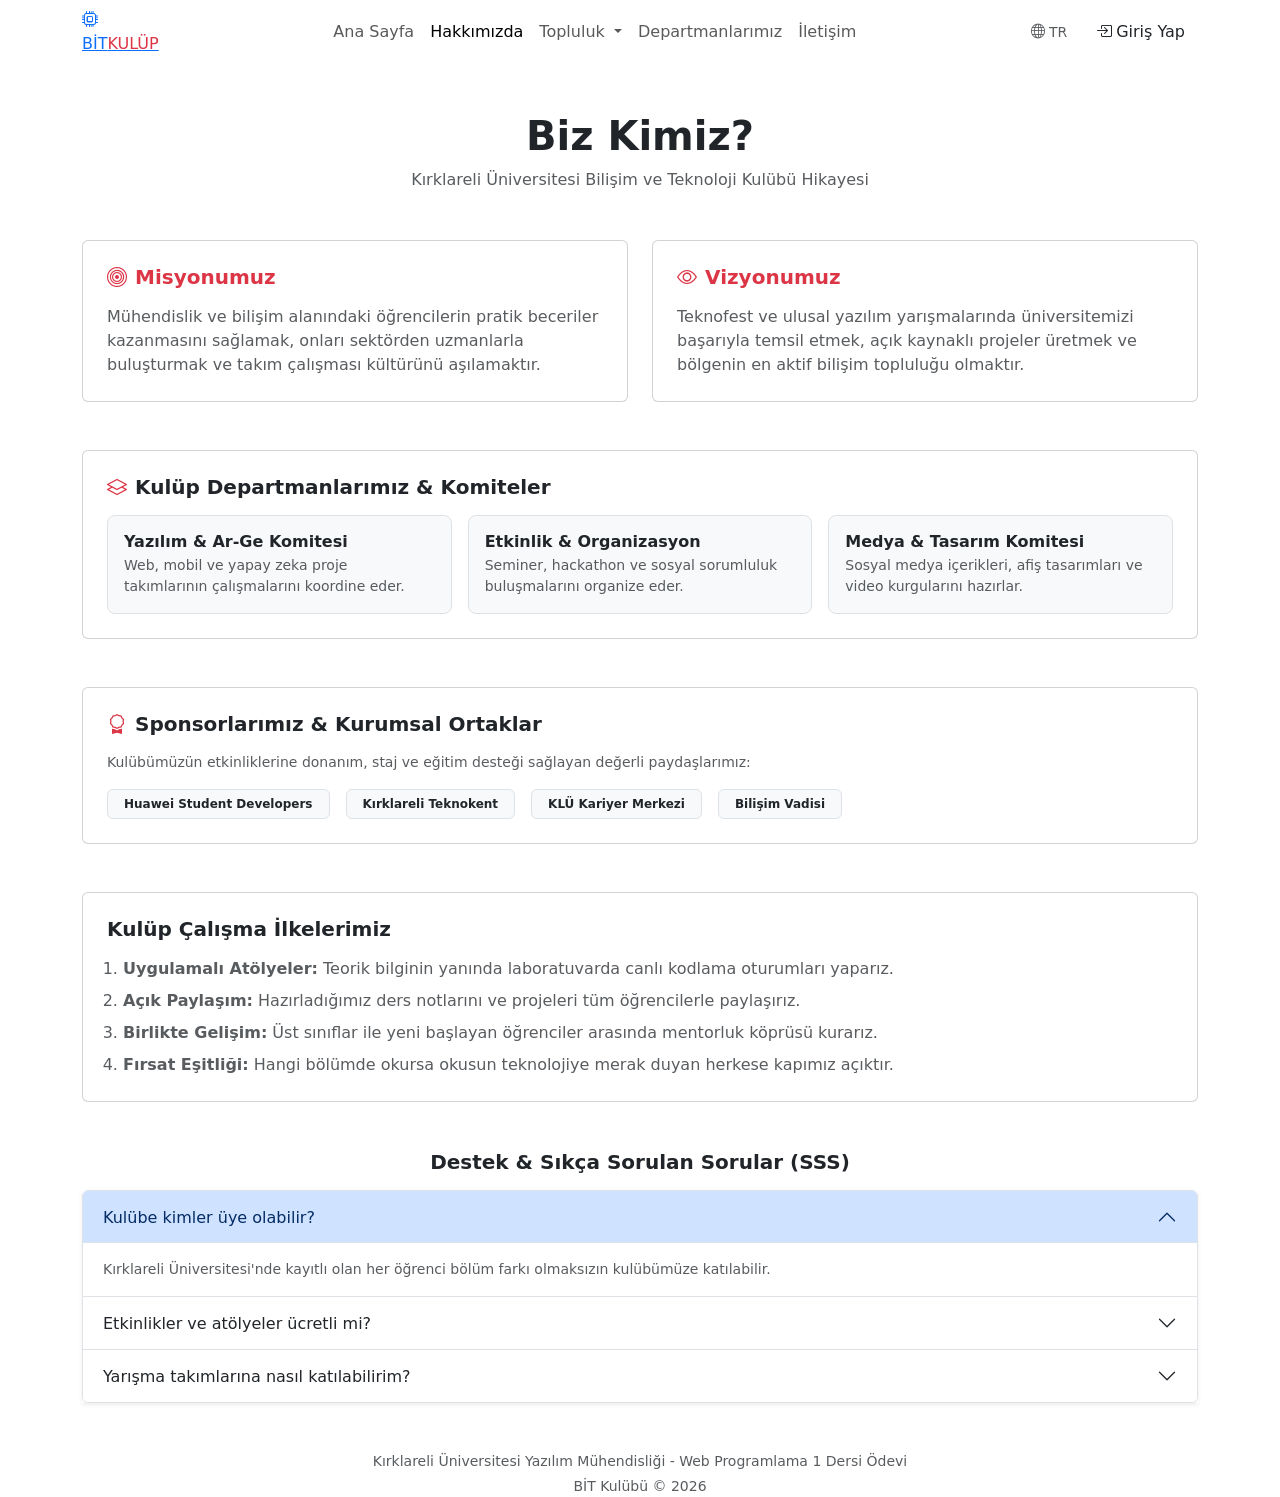
==== hakkinda.html @ 6f0bec38 "Add files via upload" ====
<!DOCTYPE html>
<html lang="tr">
<head>
  <meta charset="UTF-8">
  <meta name="viewport" content="width=device-width, initial-scale=1.0">
  <meta name="description" content="Kırklareli Üniversitesi BİT Kulübü - Hakkımızda">
  <title>BİT Kulübü - Hakkımızda</title>

  <!-- Yazı Tipi -->
  <link rel="preconnect" href="https://fonts.googleapis.com">
  <link rel="preconnect" href="https://fonts.gstatic.com" crossorigin>
  <link href="https://fonts.googleapis.com/css2?family=Plus+Jakarta+Sans:wght@400;500;600;700;800&display=swap" rel="stylesheet">

  <!-- Bootstrap Kütüphanesi -->
  <link href="https://cdn.jsdelivr.net/npm/bootstrap@5.3.3/dist/css/bootstrap.min.css" rel="stylesheet">
  <link href="https://cdn.jsdelivr.net/npm/bootstrap-icons@1.11.3/font/bootstrap-icons.min.css" rel="stylesheet">

  <!-- Kendi CSS Dosyamız -->
  <link rel="stylesheet" href="css/style.css">
</head>
<body>

  <!-- Üst Menü -->
  <header>
    <nav class="navbar navbar-expand-lg navbar-clean">
      <div class="container">
        <a class="brand-title" href="index.html">
          <div class="brand-icon"><i class="bi bi-cpu"></i></div>
          <span>BİT<span class="text-danger">KULÜP</span></span>
        </a>

        <button class="navbar-toggler border-0 shadow-none" type="button" data-bs-toggle="collapse" data-bs-target="#mainNavbar" aria-label="Menüyü Aç">
          <span class="navbar-toggler-icon"></span>
        </button>

        <div class="collapse navbar-collapse" id="mainNavbar">
          <ul class="navbar-nav mx-auto mb-2 mb-lg-0 align-items-lg-center">
            <li class="nav-item"><a class="nav-link" href="index.html">Ana Sayfa</a></li>
            <li class="nav-item"><a class="nav-link active" href="hakkinda.html">Hakkımızda</a></li>

            <!-- Topluluk Açılır Menüsü (Resimdeki Kategoriler) -->
            <li class="nav-item dropdown">
              <a class="nav-link dropdown-toggle" href="#" id="toplulukDropHakkinda" role="button" data-bs-toggle="dropdown" aria-expanded="false">
                Topluluk
              </a>
              <div class="dropdown-menu dropdown-mega-menu shadow" aria-labelledby="toplulukDropHakkinda">
                <div class="row g-2">
                  <div class="col-12 col-md-6">
                    <a href="hakkinda.html#departmanlar" class="menu-item-card">
                      <div class="menu-icon-box icon-cyan"><i class="bi bi-layers"></i></div>
                      <div>
                        <div class="menu-text-title">Departmanlar</div>
                        <div class="menu-text-desc">Komitelerimizin yapısı</div>
                      </div>
                    </a>

                    <a href="uyeler.html" class="menu-item-card">
                      <div class="menu-icon-box icon-pink"><i class="bi bi-search"></i></div>
                      <div>
                        <div class="menu-text-title">Üyelerimiz</div>
                        <div class="menu-text-desc">Geliştirici kadromuz</div>
                      </div>
                    </a>

                    <a href="etkinlikler.html" class="menu-item-card">
                      <div class="menu-icon-box icon-rose"><i class="bi bi-file-earmark-text"></i></div>
                      <div>
                        <div class="menu-text-title">Duyurular &amp; Blog</div>
                        <div class="menu-text-desc">Yazı ve haberlerimiz</div>
                      </div>
                    </a>

                    <a href="hakkinda.html#sponsorlar" class="menu-item-card">
                      <div class="menu-icon-box icon-teal"><i class="bi bi-award"></i></div>
                      <div>
                        <div class="menu-text-title">Sponsorlar</div>
                        <div class="menu-text-desc">Kurumsal ortaklar</div>
                      </div>
                    </a>
                  </div>

                  <div class="col-12 col-md-6">
                    <a href="uyeler.html" class="menu-item-card">
                      <div class="menu-icon-box icon-pink"><i class="bi bi-people"></i></div>
                      <div>
                        <div class="menu-text-title">Yönetim Ekibi</div>
                        <div class="menu-text-desc">Yönetim kadrosu</div>
                      </div>
                    </a>

                    <a href="etkinlikler.html" class="menu-item-card">
                      <div class="menu-icon-box icon-cyan"><i class="bi bi-calendar3"></i></div>
                      <div>
                        <div class="menu-text-title">Etkinlikler</div>
                        <div class="menu-text-desc">Takvim ve planlar</div>
                      </div>
                    </a>

                    <a href="galeri.html" class="menu-item-card">
                      <div class="menu-icon-box icon-rose"><i class="bi bi-stars"></i></div>
                      <div>
                        <div class="menu-text-title">Galeri</div>
                        <div class="menu-text-desc">Etkinlik fotoğrafları</div>
                      </div>
                    </a>

                    <a href="hakkinda.html#sikca-sorulanlar" class="menu-item-card">
                      <div class="menu-icon-box icon-pink"><i class="bi bi-question-circle"></i></div>
                      <div>
                        <div class="menu-text-title">Destek &amp; SSS</div>
                        <div class="menu-text-desc">Sıkça sorulan sorular</div>
                      </div>
                    </a>
                  </div>
                </div>
              </div>
            </li>

            <li class="nav-item"><a class="nav-link" href="hakkinda.html#departmanlar">Departmanlarımız</a></li>
            <li class="nav-item"><a class="nav-link" href="iletisim.html">İletişim</a></li>
          </ul>

          <div class="d-flex align-items-center gap-3">
            <span class="small text-muted d-flex align-items-center gap-1 cursor-pointer">
              <i class="bi bi-globe"></i> TR
            </span>
            <button class="btn btn-login-outline d-flex align-items-center gap-1" data-bs-toggle="modal" data-bs-target="#adminLoginModal">
              <i class="bi bi-box-arrow-in-right"></i> Giriş Yap
            </button>
          </div>
        </div>
      </div>
    </nav>
  </header>

  <!-- Ana İçerik -->
  <main class="container my-5">
    
    <div class="text-center mb-5">
      <h1 class="display-6 fw-bold">Biz Kimiz?</h1>
      <p class="text-muted">Kırklareli Üniversitesi Bilişim ve Teknoloji Kulübü Hikayesi</p>
    </div>

    <!-- Misyon ve Vizyon Kartları -->
    <div class="row g-4 mb-5">
      <div class="col-12 col-md-6">
        <div class="card card-custom p-4 h-100">
          <h2 class="h5 fw-bold text-danger mb-3"><i class="bi bi-bullseye me-2"></i>Misyonumuz</h2>
          <p class="text-muted mb-0">
            Mühendislik ve bilişim alanındaki öğrencilerin pratik beceriler kazanmasını sağlamak, onları sektörden uzmanlarla buluşturmak ve takım çalışması kültürünü aşılamaktır.
          </p>
        </div>
      </div>
      <div class="col-12 col-md-6">
        <div class="card card-custom p-4 h-100">
          <h2 class="h5 fw-bold text-danger mb-3"><i class="bi bi-eye me-2"></i>Vizyonumuz</h2>
          <p class="text-muted mb-0">
            Teknofest ve ulusal yazılım yarışmalarında üniversitemizi başarıyla temsil etmek, açık kaynaklı projeler üretmek ve bölgenin en aktif bilişim topluluğu olmaktır.
          </p>
        </div>
      </div>
    </div>

    <!-- Departmanlarımız Bölümü -->
    <div id="departmanlar" class="card card-custom p-4 mb-5">
      <h3 class="h5 fw-bold mb-3"><i class="bi bi-layers text-danger me-2"></i>Kulüp Departmanlarımız &amp; Komiteler</h3>
      <div class="row g-3">
        <div class="col-md-4">
          <div class="p-3 border rounded-3 bg-light">
            <h6 class="fw-bold mb-1">Yazılım &amp; Ar-Ge Komitesi</h6>
            <p class="small text-muted mb-0">Web, mobil ve yapay zeka proje takımlarının çalışmalarını koordine eder.</p>
          </div>
        </div>
        <div class="col-md-4">
          <div class="p-3 border rounded-3 bg-light">
            <h6 class="fw-bold mb-1">Etkinlik &amp; Organizasyon</h6>
            <p class="small text-muted mb-0">Seminer, hackathon ve sosyal sorumluluk buluşmalarını organize eder.</p>
          </div>
        </div>
        <div class="col-md-4">
          <div class="p-3 border rounded-3 bg-light">
            <h6 class="fw-bold mb-1">Medya &amp; Tasarım Komitesi</h6>
            <p class="small text-muted mb-0">Sosyal medya içerikleri, afiş tasarımları ve video kurgularını hazırlar.</p>
          </div>
        </div>
      </div>
    </div>

    <!-- Sponsorlar & Destekçiler -->
    <div id="sponsorlar" class="card card-custom p-4 mb-5">
      <h3 class="h5 fw-bold mb-3"><i class="bi bi-award text-danger me-2"></i>Sponsorlarımız &amp; Kurumsal Ortaklar</h3>
      <p class="text-muted small mb-3">Kulübümüzün etkinliklerine donanım, staj ve eğitim desteği sağlayan değerli paydaşlarımız:</p>
      <div class="d-flex flex-wrap gap-3">
        <span class="badge bg-light text-dark border p-2 px-3 fw-bold">Huawei Student Developers</span>
        <span class="badge bg-light text-dark border p-2 px-3 fw-bold">Kırklareli Teknokent</span>
        <span class="badge bg-light text-dark border p-2 px-3 fw-bold">KLÜ Kariyer Merkezi</span>
        <span class="badge bg-light text-dark border p-2 px-3 fw-bold">Bilişim Vadisi</span>
      </div>
    </div>

    <!-- İlkelerimiz (Liste Kullanımı) -->
    <div class="card card-custom p-4 mb-5">
      <h3 class="h5 fw-bold mb-3">Kulüp Çalışma İlkelerimiz</h3>
      <ol class="text-muted ps-3 mb-0">
        <li class="mb-2"><strong>Uygulamalı Atölyeler:</strong> Teorik bilginin yanında laboratuvarda canlı kodlama oturumları yaparız.</li>
        <li class="mb-2"><strong>Açık Paylaşım:</strong> Hazırladığımız ders notlarını ve projeleri tüm öğrencilerle paylaşırız.</li>
        <li class="mb-2"><strong>Birlikte Gelişim:</strong> Üst sınıflar ile yeni başlayan öğrenciler arasında mentorluk köprüsü kurarız.</li>
        <li><strong>Fırsat Eşitliği:</strong> Hangi bölümde okursa okusun teknolojiye merak duyan herkese kapımız açıktır.</li>
      </ol>
    </div>

    <!-- Sıkça Sorulan Sorular (Accordion Bileşeni) -->
    <div id="sikca-sorulanlar" class="my-5">
      <h3 class="h5 fw-bold mb-3 text-center">Destek &amp; Sıkça Sorulan Sorular (SSS)</h3>
      <div class="accordion shadow-sm" id="accordionFAQ">
        <div class="accordion-item">
          <h2 class="accordion-header" id="headingOne">
            <button class="accordion-button" type="button" data-bs-toggle="collapse" data-bs-target="#collapseOne">
              Kulübe kimler üye olabilir?
            </button>
          </h2>
          <div id="collapseOne" class="accordion-collapse collapse show" data-bs-parent="#accordionFAQ">
            <div class="accordion-body text-muted small">
              Kırklareli Üniversitesi'nde kayıtlı olan her öğrenci bölüm farkı olmaksızın kulübümüze katılabilir.
            </div>
          </div>
        </div>
        <div class="accordion-item">
          <h2 class="accordion-header" id="headingTwo">
            <button class="accordion-button collapsed" type="button" data-bs-toggle="collapse" data-bs-target="#collapseTwo">
              Etkinlikler ve atölyeler ücretli mi?
            </button>
          </h2>
          <div id="collapseTwo" class="accordion-collapse collapse" data-bs-parent="#accordionFAQ">
            <div class="accordion-body text-muted small">
              Hayır, kulübümüzün düzenlediği tüm seminerler, atölyeler ve hackathonlar tamamen ücretsizdir.
            </div>
          </div>
        </div>
        <div class="accordion-item">
          <h2 class="accordion-header" id="headingThree">
            <button class="accordion-button collapsed" type="button" data-bs-toggle="collapse" data-bs-target="#collapseThree">
              Yarışma takımlarına nasıl katılabilirim?
            </button>
          </h2>
          <div id="collapseThree" class="accordion-collapse collapse" data-bs-parent="#accordionFAQ">
            <div class="accordion-body text-muted small">
              Dönem başlarında açılan Teknofest ve proje takımı başvuru formlarını doldurarak katılabilirsiniz.
            </div>
          </div>
        </div>
      </div>
    </div>

  </main>

  <!-- Sayfa Altı -->
  <footer class="footer-clean">
    <div class="container text-center small text-muted">
      <p class="mb-1">Kırklareli Üniversitesi Yazılım Mühendisliği - Web Programlama 1 Dersi Ödevi</p>
      <p class="mb-0">BİT Kulübü &copy; 2026</p>
    </div>
  </footer>

  <!-- Giriş Yap Modalı -->
  <div class="modal fade" id="adminLoginModal" tabindex="-1" aria-hidden="true">
    <div class="modal-dialog modal-dialog-centered">
      <div class="modal-content">
        <div class="modal-header">
          <h5 class="modal-title fw-bold">Yönetici Girişi</h5>
          <button type="button" class="btn-close" data-bs-dismiss="modal"></button>
        </div>
        <div class="modal-body">
          <div class="p-2 bg-light border rounded-3 mb-3 small">
            <span class="text-danger fw-bold">Demo Giriş Bilgileri:</span> Kullanıcı: <strong>admin</strong> | Şifre: <strong>admin123</strong>
          </div>
          <div class="mb-3">
            <label class="form-label small fw-bold">Kullanıcı Adı</label>
            <input type="text" class="form-control" value="admin" readonly>
          </div>
          <div class="mb-3">
            <label class="form-label small fw-bold">Geçici Şifre</label>
            <input type="password" class="form-control" value="admin123" readonly>
          </div>
        </div>
        <div class="modal-footer">
          <button type="button" class="btn btn-sm btn-secondary" data-bs-dismiss="modal">İptal</button>
          <button type="button" class="btn btn-sm btn-primary-custom" data-bs-target="#adminDashboardModal" data-bs-toggle="modal">
            Giriş Yap ve Panele Git
          </button>
        </div>
      </div>
    </div>
  </div>

  <!-- Yönetim Paneli Gösterim Modalı -->
  <div class="modal fade" id="adminDashboardModal" tabindex="-1" aria-hidden="true">
    <div class="modal-dialog modal-dialog-centered modal-lg">
      <div class="modal-content">
        <div class="modal-header bg-dark text-white">
          <h5 class="modal-title fw-bold">Kulüp Admin Yönetim Paneli</h5>
          <button type="button" class="btn-close btn-close-white" data-bs-dismiss="modal"></button>
        </div>
        <div class="modal-body">
          <div class="row g-3 mb-4 text-center">
            <div class="col-4">
              <div class="p-3 bg-light rounded-3 border">
                <div class="h4 fw-bold text-danger mb-0">852</div>
                <small class="text-muted">Kayıtlı Üye</small>
              </div>
            </div>
            <div class="col-4">
              <div class="p-3 bg-light rounded-3 border">
                <div class="h4 fw-bold text-success mb-0">6</div>
                <small class="text-muted">Aktif Etkinlik</small>
              </div>
            </div>
            <div class="col-4">
              <div class="p-3 bg-light rounded-3 border">
                <div class="h4 fw-bold text-warning mb-0">3</div>
                <small class="text-muted">Yeni Başvuru</small>
              </div>
            </div>
          </div>
          <h6 class="fw-bold mb-2">Hızlı İşlemler</h6>
          <ul class="list-group list-group-flush border rounded-3 small">
            <li class="list-group-item d-flex justify-content-between align-items-center">
              <span>Yeni Üye Onayı: Mehmet Arda</span>
              <span class="badge bg-success">Onaylandı</span>
            </li>
            <li class="list-group-item d-flex justify-content-between align-items-center">
              <span>Etkinlik Yayını: Web Geliştirme Hackathonu</span>
              <span class="badge bg-danger">Yayında</span>
            </li>
          </ul>
        </div>
        <div class="modal-footer">
          <button type="button" class="btn btn-sm btn-dark" data-bs-dismiss="modal">Paneli Kapat</button>
        </div>
      </div>
    </div>
  </div>

  <!-- Bootstrap JS Kütüphanesi -->
  <script src="https://cdn.jsdelivr.net/npm/bootstrap@5.3.3/dist/js/bootstrap.bundle.min.js"></script>
</body>
</html>
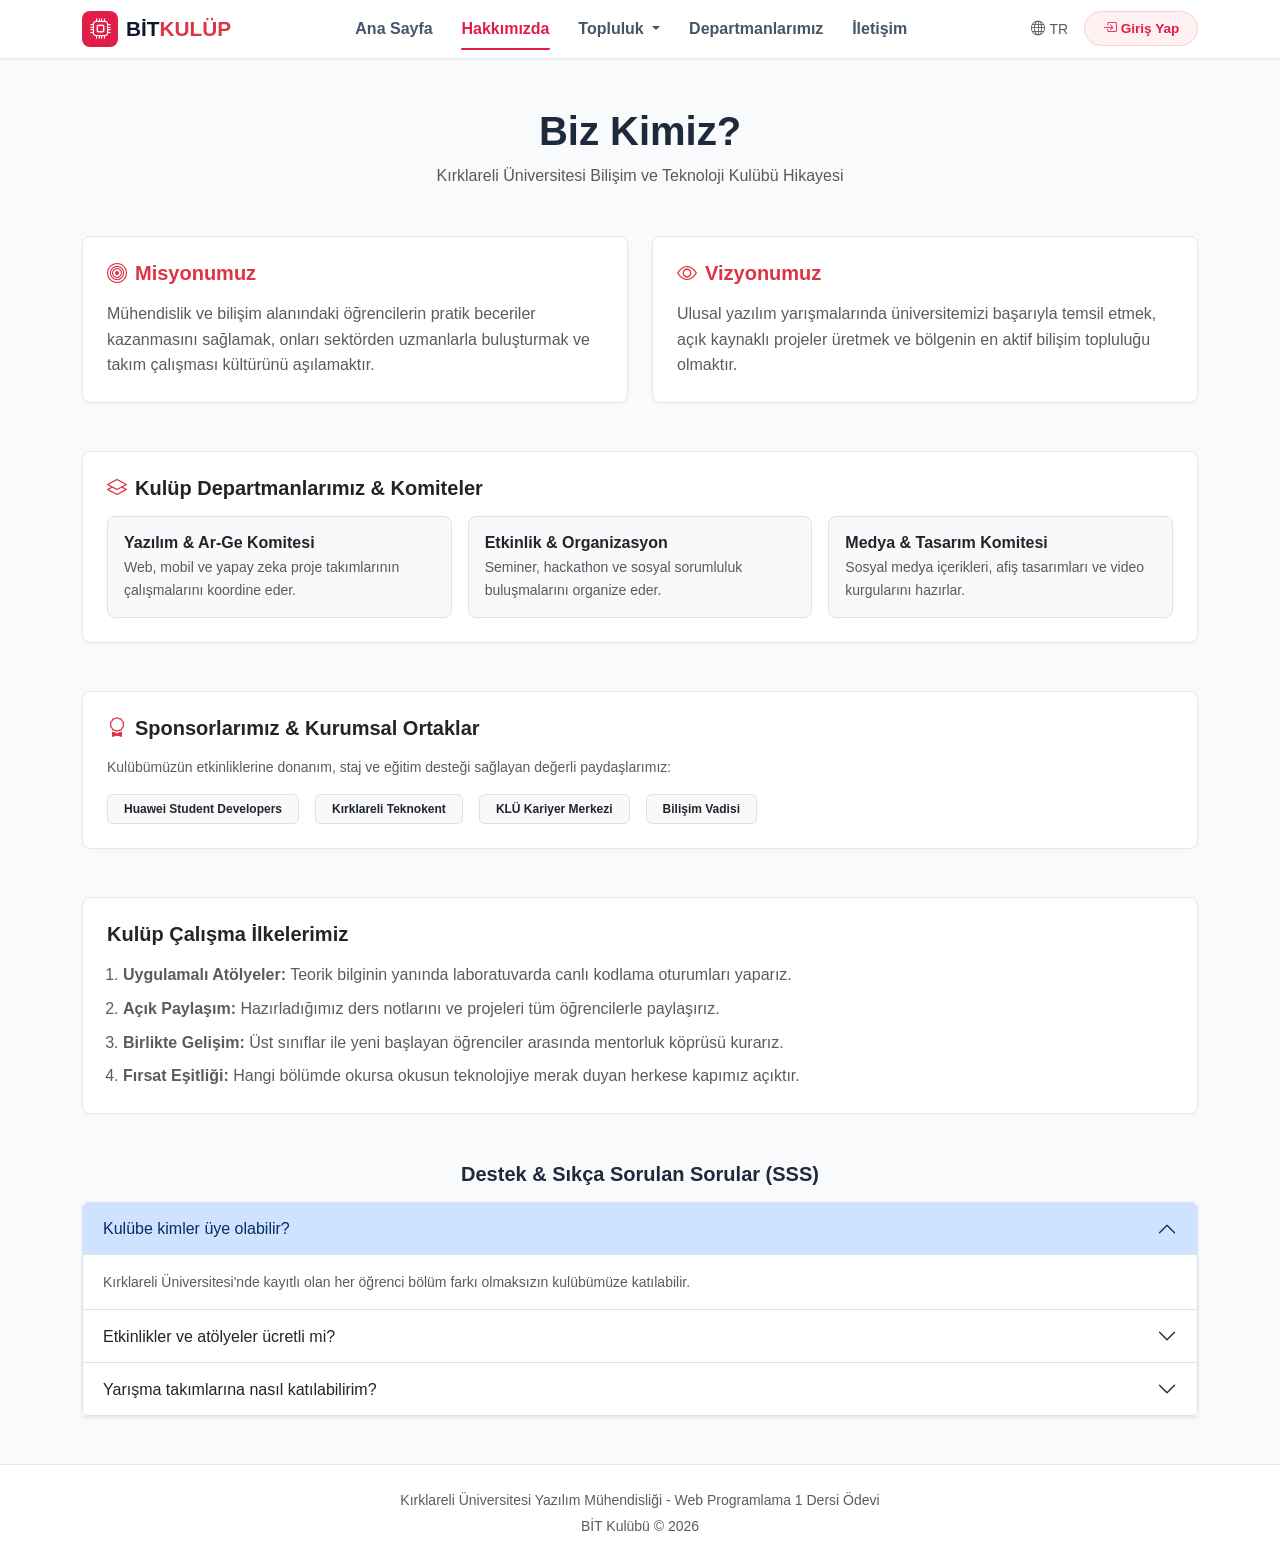
==== commit b5cfb0a7: "Update hakkinda.html" ====
--- a/hakkinda.html
+++ b/hakkinda.html
@@ -155,7 +155,7 @@
         <div class="card card-custom p-4 h-100">
           <h2 class="h5 fw-bold text-danger mb-3"><i class="bi bi-eye me-2"></i>Vizyonumuz</h2>
           <p class="text-muted mb-0">
-            Teknofest ve ulusal yazılım yarışmalarında üniversitemizi başarıyla temsil etmek, açık kaynaklı projeler üretmek ve bölgenin en aktif bilişim topluluğu olmaktır.
+            Ulusal yazılım yarışmalarında üniversitemizi başarıyla temsil etmek, açık kaynaklı projeler üretmek ve bölgenin en aktif bilişim topluluğu olmaktır.
           </p>
         </div>
       </div>
@@ -245,7 +245,7 @@
           </h2>
           <div id="collapseThree" class="accordion-collapse collapse" data-bs-parent="#accordionFAQ">
             <div class="accordion-body text-muted small">
-              Dönem başlarında açılan Teknofest ve proje takımı başvuru formlarını doldurarak katılabilirsiniz.
+              Dönem başlarında açılan proje takımı başvuru formlarını doldurarak katılabilirsiniz.
             </div>
           </div>
         </div>
--- a/css/style.css
+++ b/css/style.css
@@ -0,0 +1,259 @@
+/* 
+   Web Programlama 1 Dersi - BİT Kulübü Sitesi
+   Öğrenci Stil Dosyası
+*/
+
+/* Temel Renkler ve Değişkenler */
+:root {
+  --primary: #e11d48;
+  --primary-hover: #be123c;
+  --dark: #0f172a;
+  --gray-bg: #f8fafc;
+  --gray-border: #e2e8f0;
+  --text-main: #1e293b;
+  --text-muted: #64748b;
+  --font-family: 'Plus Jakarta Sans', Arial, sans-serif;
+}
+
+/* Genel Sıfırlama */
+* {
+  box-sizing: border-box;
+  margin: 0;
+  padding: 0;
+}
+
+body {
+  font-family: var(--font-family);
+  background-color: var(--gray-bg);
+  color: var(--text-main);
+  line-height: 1.6;
+}
+
+/* Üst Menü Tasarımı */
+.navbar-clean {
+  background-color: #ffffff;
+  border-bottom: 1px solid var(--gray-border);
+  box-shadow: 0 1px 3px rgba(0, 0, 0, 0.05);
+  position: sticky;
+  top: 0;
+  z-index: 1030;
+}
+
+/* Logo ve Kulüp İsmi */
+.brand-title {
+  font-weight: 800;
+  font-size: 1.3rem;
+  color: var(--dark);
+  text-decoration: none;
+  display: flex;
+  align-items: center;
+  gap: 0.5rem;
+}
+
+.brand-icon {
+  width: 36px;
+  height: 36px;
+  background-color: var(--primary);
+  color: #ffffff;
+  border-radius: 8px;
+  display: flex;
+  align-items: center;
+  justify-content: center;
+}
+
+/* Linkler ve Hover Efektleri */
+.nav-link {
+  font-weight: 600;
+  color: #475569 !important;
+  transition: color 0.2s ease;
+  padding: 0.5rem 0.9rem !important;
+  position: relative;
+}
+
+.nav-link:hover, 
+.nav-link.active {
+  color: var(--primary) !important;
+}
+
+.nav-link.active::after {
+  content: '';
+  position: absolute;
+  bottom: 0px;
+  left: 0.9rem;
+  right: 0.9rem;
+  height: 2px;
+  background-color: var(--primary);
+  border-radius: 2px;
+}
+
+/* Üst Sağ Butonlar */
+.btn-login-outline {
+  color: var(--primary);
+  border: 1px solid #fecdd3;
+  background-color: #fff1f2;
+  font-weight: 600;
+  font-size: 0.85rem;
+  padding: 0.4rem 1.1rem;
+  border-radius: 20px;
+  transition: all 0.2s ease;
+}
+
+.btn-login-outline:hover {
+  background-color: var(--primary);
+  color: #ffffff;
+  border-color: var(--primary);
+}
+
+/* Mega Menü / Görseldeki Gibi İki Kolonlu Açılır Menü Tasarımı */
+.dropdown-mega-menu {
+  min-width: 440px;
+  border-radius: 16px;
+  padding: 1rem;
+  border: 1px solid rgba(0,0,0,0.06);
+  box-shadow: 0 10px 25px -5px rgba(0, 0, 0, 0.1), 0 8px 10px -6px rgba(0, 0, 0, 0.05);
+}
+
+.menu-item-card {
+  display: flex;
+  align-items: center;
+  gap: 0.75rem;
+  padding: 0.55rem 0.7rem;
+  border-radius: 10px;
+  text-decoration: none;
+  transition: background-color 0.15s ease;
+}
+
+.menu-item-card:hover {
+  background-color: #f8fafc;
+}
+
+.menu-icon-box {
+  width: 36px;
+  height: 36px;
+  border-radius: 10px;
+  display: flex;
+  align-items: center;
+  justify-content: center;
+  font-size: 1.05rem;
+  flex-shrink: 0;
+}
+
+/* Resimdeki İkon Kutusu Renkleri */
+.icon-cyan { background-color: #e0f2fe; color: #0284c7; }
+.icon-pink { background-color: #ffe4e6; color: #e11d48; }
+.icon-teal { background-color: #ccfbf1; color: #0d9488; }
+.icon-rose { background-color: #fce7f3; color: #db2777; }
+.icon-amber { background-color: #fef3c7; color: #d97706; }
+.icon-blue { background-color: #e0e7ff; color: #4f46e5; }
+.icon-green { background-color: #dcfce7; color: #16a34a; }
+.icon-orange { background-color: #ffedd5; color: #ea580c; }
+
+.menu-text-title {
+  font-size: 0.88rem;
+  font-weight: 700;
+  color: var(--dark);
+  line-height: 1.2;
+}
+
+.menu-text-desc {
+  font-size: 0.75rem;
+  color: var(--text-muted);
+  line-height: 1.2;
+  margin-top: 2px;
+}
+
+/* Kendi Tanımladığımız Özel Butonlar */
+.btn-primary-custom {
+  background-color: var(--primary);
+  color: #ffffff !important;
+  font-weight: 500;
+  border-radius: 6px;
+  padding: 0.5rem 1.2rem;
+  border: none;
+  transition: background-color 0.2s;
+  text-decoration: none;
+  display: inline-block;
+}
+
+.btn-primary-custom:hover {
+  background-color: var(--primary-hover);
+}
+
+.btn-outline-custom {
+  background-color: transparent;
+  color: var(--primary) !important;
+  border: 1px solid var(--primary);
+  font-weight: 500;
+  border-radius: 6px;
+  padding: 0.5rem 1.2rem;
+  transition: all 0.2s;
+  text-decoration: none;
+  display: inline-block;
+}
+
+.btn-outline-custom:hover {
+  background-color: var(--primary);
+  color: #ffffff !important;
+}
+
+/* Ana Sayfa Giriş (Hero) Alanı */
+.hero-box {
+  background-color: #ffffff;
+  border: 1px solid var(--gray-border);
+  border-radius: 12px;
+  padding: 2.5rem;
+}
+
+/* Sayı Kutuları (Grid / Flexbox) */
+.stat-box {
+  background: #ffffff;
+  border: 1px solid var(--gray-border);
+  border-radius: 8px;
+  padding: 1rem;
+}
+
+.stat-number {
+  font-size: 1.7rem;
+  font-weight: 700;
+  color: var(--primary);
+}
+
+/* Kartlar ve Üzerine Gelme Efekti */
+.card-custom {
+  border: 1px solid var(--gray-border);
+  border-radius: 8px;
+  background-color: #ffffff;
+  box-shadow: 0 1px 3px rgba(0,0,0,0.03);
+  transition: transform 0.2s, box-shadow 0.2s;
+}
+
+.card-custom:hover {
+  transform: translateY(-3px);
+  box-shadow: 0 4px 10px rgba(0,0,0,0.07);
+}
+
+/* Tablo Kapsayıcısı */
+.table-container {
+  background: #ffffff;
+  border: 1px solid var(--gray-border);
+  border-radius: 8px;
+  overflow: hidden;
+}
+
+/* Alt Kısım (Footer) */
+.footer-clean {
+  background-color: #ffffff;
+  border-top: 1px solid var(--gray-border);
+  padding: 1.5rem 0;
+  margin-top: 3rem;
+}
+
+/* Mobil ve Tablet Uyumluluk Ayarları */
+@media (max-width: 768px) {
+  .hero-box {
+    padding: 1.5rem;
+  }
+  .dropdown-mega-menu {
+    min-width: 100%;
+  }
+}
